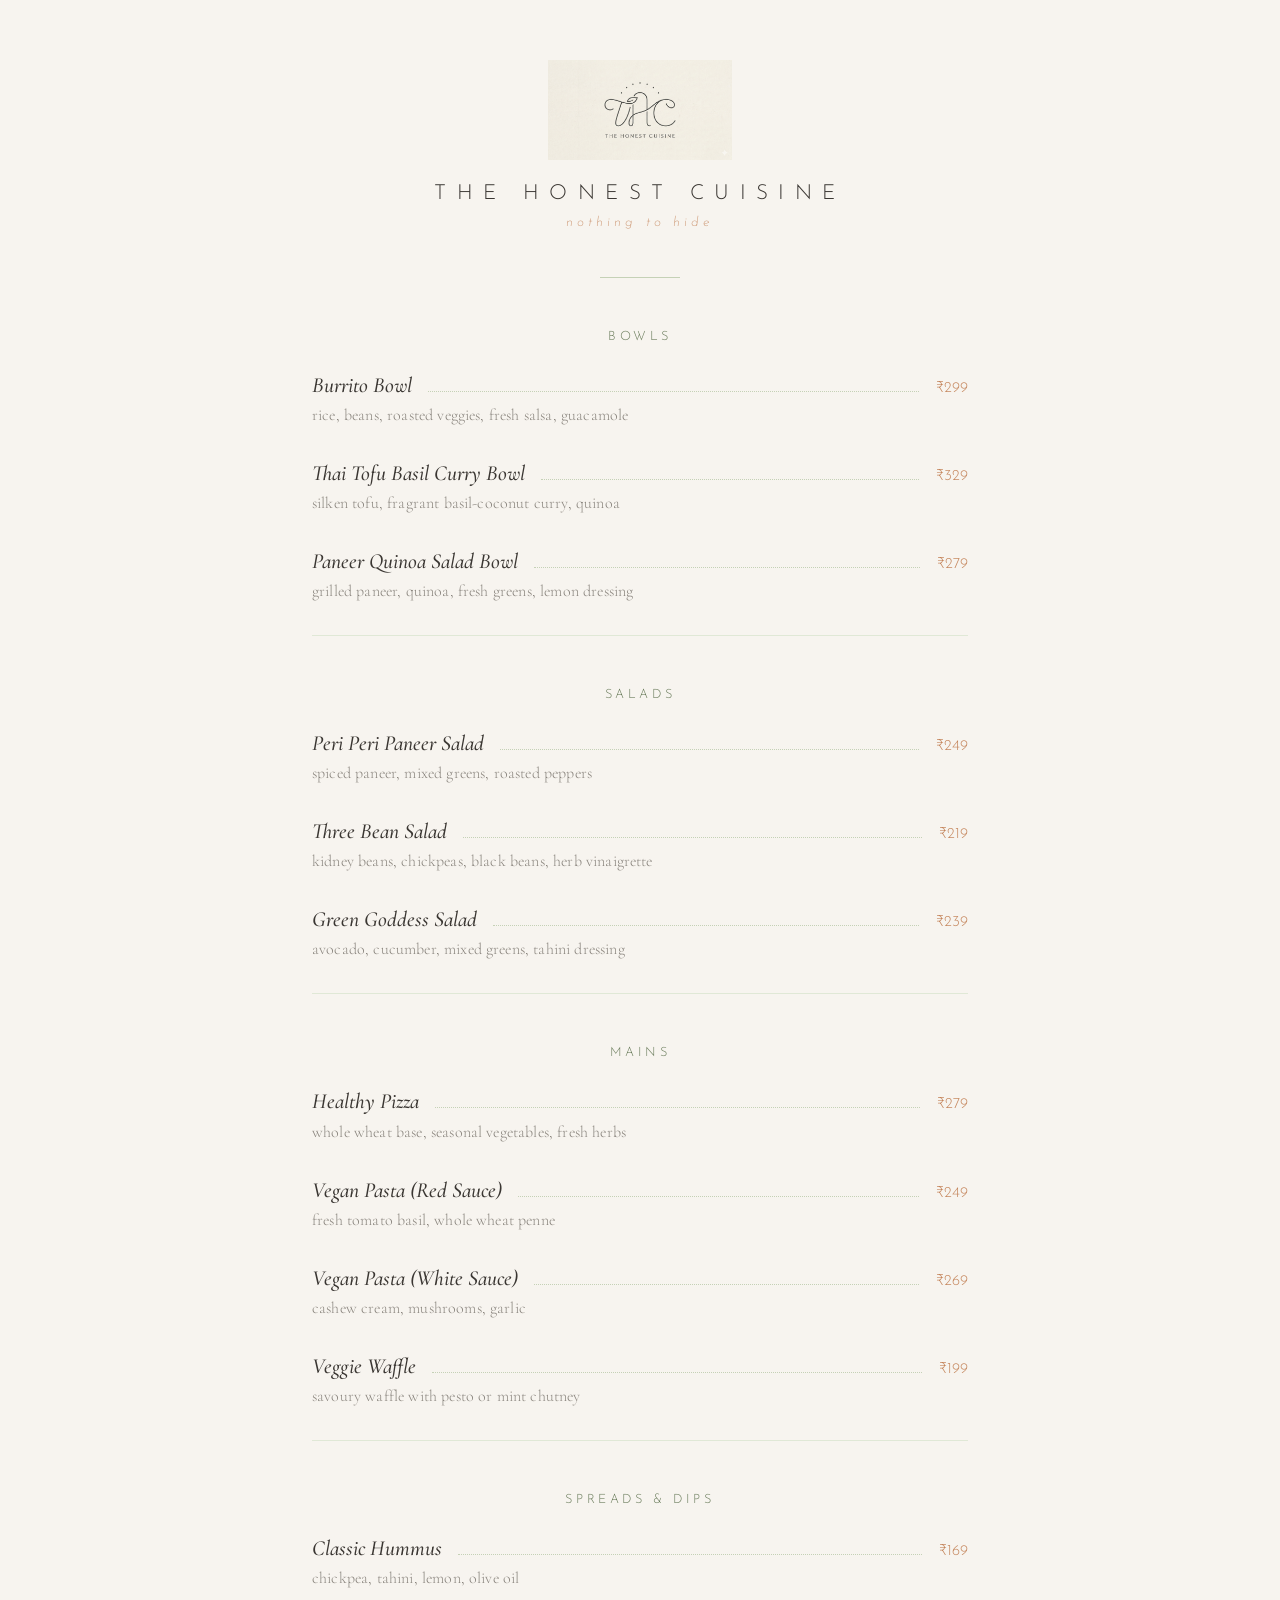
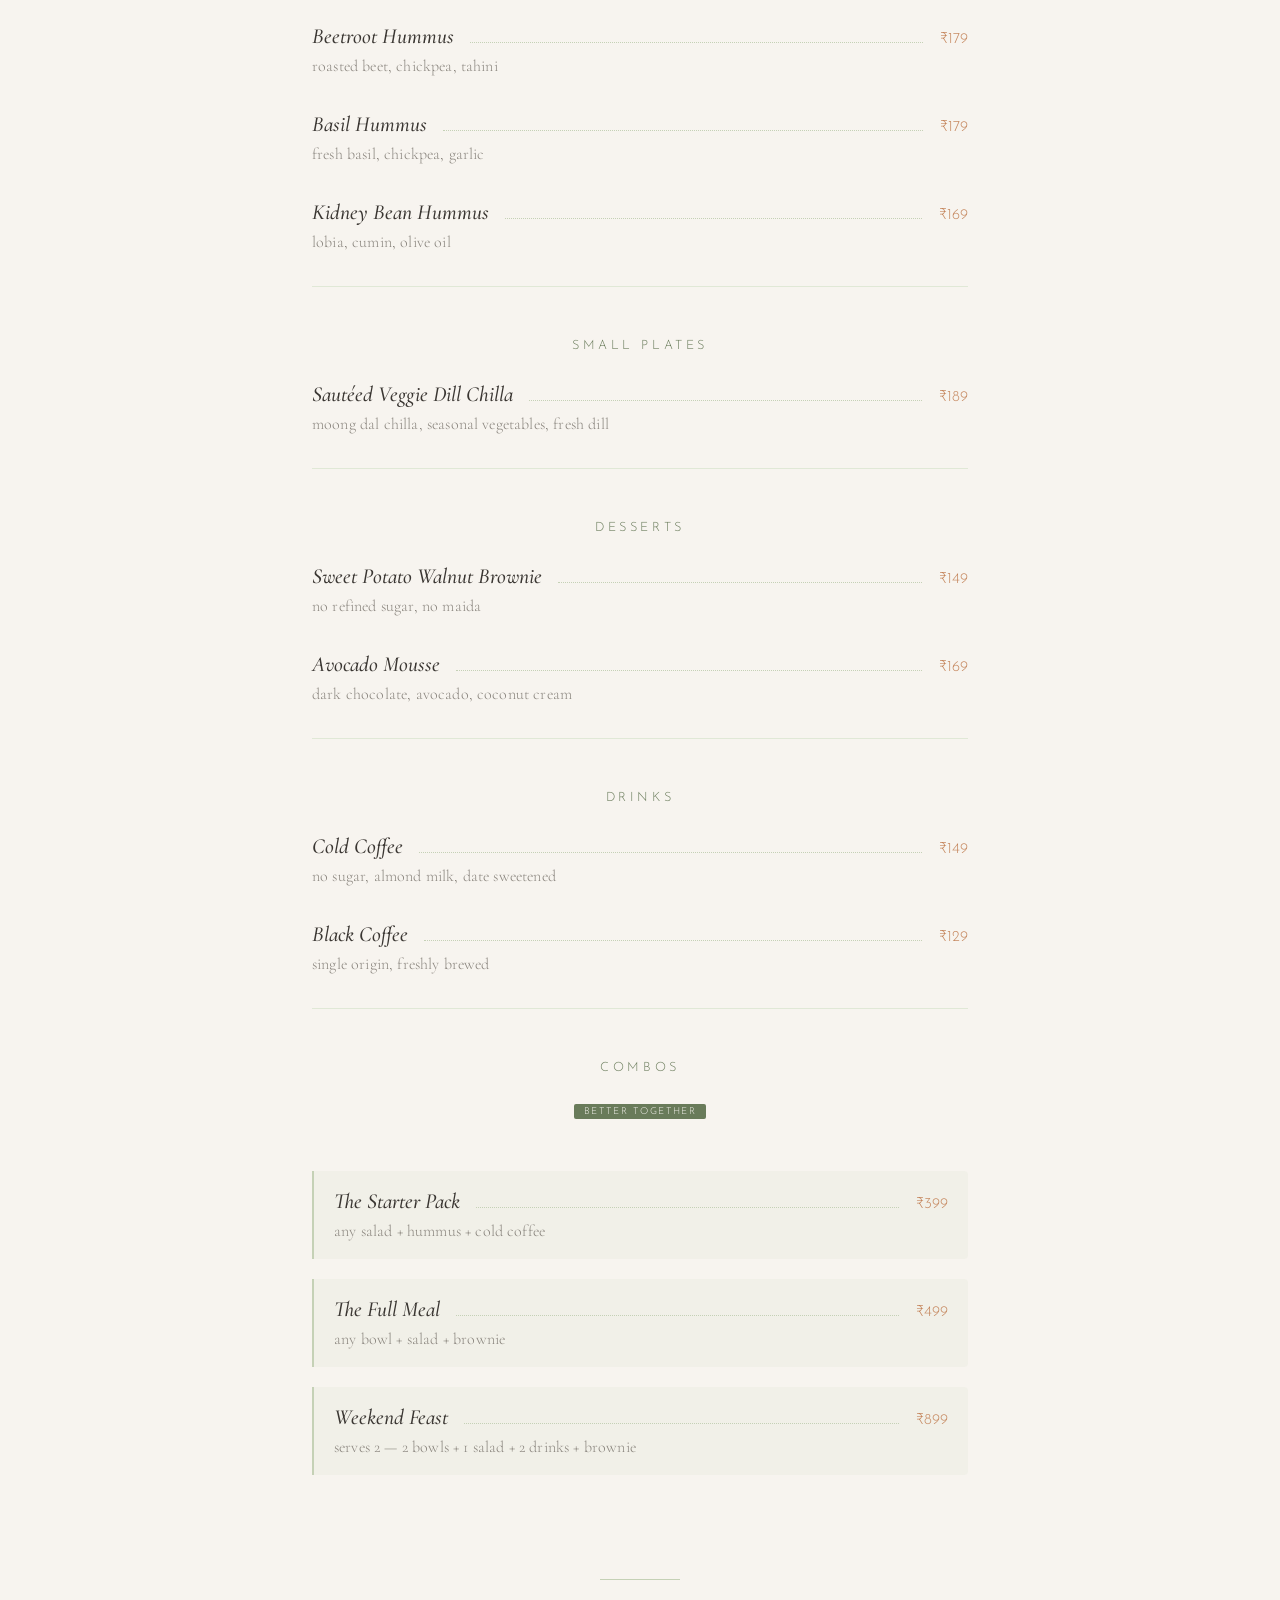
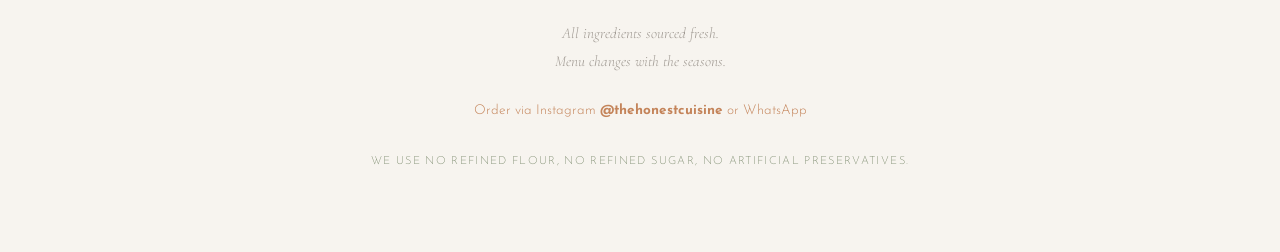
==== menu.html @ 9485aea6 "Launch The Honest Cuisine website, menu, and brand guidelines - Landing page with Gen Z copy and THC" ====
<!DOCTYPE html>
<html lang="en">
<head>
<meta charset="UTF-8">
<meta name="viewport" content="width=device-width, initial-scale=1.0">
<title>The Honest Cuisine — Menu</title>
<link rel="preconnect" href="https://fonts.googleapis.com">
<link rel="preconnect" href="https://fonts.gstatic.com" crossorigin>
<link href="https://fonts.googleapis.com/css2?family=Cormorant+Garamond:ital,wght@0,300;0,400;1,300;1,400;1,500;1,600&family=Josefin+Sans:wght@200;300;400&display=swap" rel="stylesheet">
<style>
  *, *::before, *::after { margin: 0; padding: 0; box-sizing: border-box; }

  :root {
    --cream: #F7F4EF;
    --charcoal: #3A3632;
    --sage: #C5D1B6;
    --terracotta: #C4845A;
    --olive: #697B5A;
    --sage-light: #e0e8d6;
  }

  body {
    background: var(--cream);
    color: var(--charcoal);
    font-family: 'Josefin Sans', sans-serif;
    font-weight: 300;
    -webkit-font-smoothing: antialiased;
  }

  .menu-page {
    max-width: 720px;
    margin: 0 auto;
    padding: 60px 32px 80px;
  }

  /* ── Header ── */
  .header img {
    height: 100px;
    width: auto;
    margin-bottom: 1.2rem;
  }

  .header {
    text-align: center;
    padding-bottom: 48px;
  }

  .header h1 {
    font-family: 'Josefin Sans', sans-serif;
    font-weight: 300;
    font-size: 1.3rem;
    letter-spacing: 0.5em;
    text-transform: uppercase;
    color: var(--charcoal);
    line-height: 1.1;
  }

  .header .tagline {
    font-family: 'Josefin Sans', sans-serif;
    font-style: italic;
    font-weight: 200;
    font-size: 0.85rem;
    color: var(--terracotta);
    margin-top: 10px;
    letter-spacing: 0.3em;
  }

  .divider {
    width: 80px;
    height: 1px;
    background: var(--sage);
    margin: 0 auto;
  }

  .divider-wide {
    width: 100%;
    height: 1px;
    background: var(--sage-light);
    margin: 0 auto;
  }

  /* ── Category ── */
  .category {
    margin-top: 52px;
  }

  .category-name {
    font-family: 'Josefin Sans', sans-serif;
    font-weight: 300;
    font-size: 0.8rem;
    letter-spacing: 0.28em;
    text-transform: uppercase;
    color: var(--olive);
    margin-bottom: 28px;
    text-align: center;
  }

  /* ── Menu Item ── */
  .item {
    margin-bottom: 32px;
  }

  .item-top {
    display: flex;
    justify-content: space-between;
    align-items: baseline;
    gap: 16px;
  }

  .item-name {
    font-family: 'Cormorant Garamond', serif;
    font-style: italic;
    font-weight: 500;
    font-size: 1.35rem;
    color: var(--charcoal);
    line-height: 1.3;
  }

  .item-dots {
    flex: 1;
    border-bottom: 1px dotted var(--sage);
    margin-bottom: 5px;
    min-width: 24px;
  }

  .item-price {
    font-family: 'Josefin Sans', sans-serif;
    font-weight: 300;
    font-size: 0.95rem;
    color: var(--terracotta);
    white-space: nowrap;
  }

  .item-desc {
    font-family: 'Cormorant Garamond', serif;
    font-weight: 300;
    font-size: 1rem;
    color: #8a857e;
    margin-top: 4px;
    line-height: 1.5;
    letter-spacing: 0.01em;
  }

  /* ── Combos ── */
  .combo-badge {
    display: inline-block;
    font-family: 'Josefin Sans', sans-serif;
    font-weight: 300;
    font-size: 0.6rem;
    letter-spacing: 0.15em;
    text-transform: uppercase;
    background: var(--olive);
    color: var(--cream);
    padding: 3px 10px;
    border-radius: 2px;
    margin-bottom: 24px;
  }

  .combo-item {
    background: rgba(197, 209, 182, 0.12);
    border-left: 2px solid var(--sage);
    padding: 16px 20px;
    margin-bottom: 20px;
    border-radius: 0 4px 4px 0;
  }

  .combo-item .item-top {
    margin-bottom: 4px;
  }

  .combo-item .item-desc {
    margin-top: 2px;
  }

  /* ── Footer ── */
  .footer {
    margin-top: 64px;
    text-align: center;
    padding-top: 40px;
  }

  .footer p {
    font-family: 'Cormorant Garamond', serif;
    font-weight: 300;
    font-style: italic;
    font-size: 0.95rem;
    color: #a09a93;
    line-height: 1.8;
  }

  .footer .promise {
    font-family: 'Josefin Sans', sans-serif;
    font-weight: 200;
    font-style: normal;
    font-size: 0.7rem;
    letter-spacing: 0.12em;
    text-transform: uppercase;
    color: var(--olive);
    margin-top: 28px;
    line-height: 1.8;
  }

  .footer .order-cta {
    font-family: 'Josefin Sans', sans-serif;
    font-weight: 300;
    font-style: normal;
    font-size: 0.85rem;
    color: var(--terracotta);
    margin-top: 20px;
  }

  /* ── Responsive ── */
  @media (max-width: 600px) {
    .menu-page {
      padding: 30px 16px 50px;
    }

    .header img {
      height: 70px;
      margin-bottom: 0.8rem;
    }

    .header h1 {
      font-size: 0.9rem;
      letter-spacing: 0.3em;
    }

    .header .tagline {
      font-size: 0.75rem;
      letter-spacing: 0.2em;
    }

    .category-name {
      font-size: 0.7rem;
      letter-spacing: 0.2em;
    }

    .item-name {
      font-size: 1rem;
    }

    .item-price {
      font-size: 0.85rem;
    }

    .item-desc {
      font-size: 0.82rem;
    }

    .category {
      margin-top: 36px;
    }

    .item {
      margin-bottom: 22px;
    }

    .combo-badge {
      font-size: 0.6rem;
    }

    .footer-note {
      font-size: 0.75rem;
    }
  }

  @media (max-width: 380px) {
    .header h1 {
      font-size: 0.8rem;
      letter-spacing: 0.2em;
    }

    .item-name {
      font-size: 0.9rem;
    }
  }
</style>
</head>
<body>

<div class="menu-page">

  <!-- Header -->
  <header class="header">
    <img src="logo.png" alt="The Honest Cuisine">
    <h1>The Honest Cuisine</h1>
    <p class="tagline">nothing to hide</p>
  </header>
  <div class="divider"></div>

  <!-- BOWLS -->
  <section class="category">
    <h2 class="category-name">Bowls</h2>

    <div class="item">
      <div class="item-top">
        <span class="item-name">Burrito Bowl</span>
        <span class="item-dots"></span>
        <span class="item-price">&#8377;299</span>
      </div>
      <p class="item-desc">rice, beans, roasted veggies, fresh salsa, guacamole</p>
    </div>

    <div class="item">
      <div class="item-top">
        <span class="item-name">Thai Tofu Basil Curry Bowl</span>
        <span class="item-dots"></span>
        <span class="item-price">&#8377;329</span>
      </div>
      <p class="item-desc">silken tofu, fragrant basil-coconut curry, quinoa</p>
    </div>

    <div class="item">
      <div class="item-top">
        <span class="item-name">Paneer Quinoa Salad Bowl</span>
        <span class="item-dots"></span>
        <span class="item-price">&#8377;279</span>
      </div>
      <p class="item-desc">grilled paneer, quinoa, fresh greens, lemon dressing</p>
    </div>
  </section>

  <div class="divider-wide"></div>

  <!-- SALADS -->
  <section class="category">
    <h2 class="category-name">Salads</h2>

    <div class="item">
      <div class="item-top">
        <span class="item-name">Peri Peri Paneer Salad</span>
        <span class="item-dots"></span>
        <span class="item-price">&#8377;249</span>
      </div>
      <p class="item-desc">spiced paneer, mixed greens, roasted peppers</p>
    </div>

    <div class="item">
      <div class="item-top">
        <span class="item-name">Three Bean Salad</span>
        <span class="item-dots"></span>
        <span class="item-price">&#8377;219</span>
      </div>
      <p class="item-desc">kidney beans, chickpeas, black beans, herb vinaigrette</p>
    </div>

    <div class="item">
      <div class="item-top">
        <span class="item-name">Green Goddess Salad</span>
        <span class="item-dots"></span>
        <span class="item-price">&#8377;239</span>
      </div>
      <p class="item-desc">avocado, cucumber, mixed greens, tahini dressing</p>
    </div>
  </section>

  <div class="divider-wide"></div>

  <!-- MAINS -->
  <section class="category">
    <h2 class="category-name">Mains</h2>

    <div class="item">
      <div class="item-top">
        <span class="item-name">Healthy Pizza</span>
        <span class="item-dots"></span>
        <span class="item-price">&#8377;279</span>
      </div>
      <p class="item-desc">whole wheat base, seasonal vegetables, fresh herbs</p>
    </div>

    <div class="item">
      <div class="item-top">
        <span class="item-name">Vegan Pasta (Red Sauce)</span>
        <span class="item-dots"></span>
        <span class="item-price">&#8377;249</span>
      </div>
      <p class="item-desc">fresh tomato basil, whole wheat penne</p>
    </div>

    <div class="item">
      <div class="item-top">
        <span class="item-name">Vegan Pasta (White Sauce)</span>
        <span class="item-dots"></span>
        <span class="item-price">&#8377;269</span>
      </div>
      <p class="item-desc">cashew cream, mushrooms, garlic</p>
    </div>

    <div class="item">
      <div class="item-top">
        <span class="item-name">Veggie Waffle</span>
        <span class="item-dots"></span>
        <span class="item-price">&#8377;199</span>
      </div>
      <p class="item-desc">savoury waffle with pesto or mint chutney</p>
    </div>
  </section>

  <div class="divider-wide"></div>

  <!-- SPREADS & DIPS -->
  <section class="category">
    <h2 class="category-name">Spreads &amp; Dips</h2>

    <div class="item">
      <div class="item-top">
        <span class="item-name">Classic Hummus</span>
        <span class="item-dots"></span>
        <span class="item-price">&#8377;169</span>
      </div>
      <p class="item-desc">chickpea, tahini, lemon, olive oil</p>
    </div>

    <div class="item">
      <div class="item-top">
        <span class="item-name">Beetroot Hummus</span>
        <span class="item-dots"></span>
        <span class="item-price">&#8377;179</span>
      </div>
      <p class="item-desc">roasted beet, chickpea, tahini</p>
    </div>

    <div class="item">
      <div class="item-top">
        <span class="item-name">Basil Hummus</span>
        <span class="item-dots"></span>
        <span class="item-price">&#8377;179</span>
      </div>
      <p class="item-desc">fresh basil, chickpea, garlic</p>
    </div>

    <div class="item">
      <div class="item-top">
        <span class="item-name">Kidney Bean Hummus</span>
        <span class="item-dots"></span>
        <span class="item-price">&#8377;169</span>
      </div>
      <p class="item-desc">lobia, cumin, olive oil</p>
    </div>
  </section>

  <div class="divider-wide"></div>

  <!-- SMALL PLATES -->
  <section class="category">
    <h2 class="category-name">Small Plates</h2>

    <div class="item">
      <div class="item-top">
        <span class="item-name">Saut&eacute;ed Veggie Dill Chilla</span>
        <span class="item-dots"></span>
        <span class="item-price">&#8377;189</span>
      </div>
      <p class="item-desc">moong dal chilla, seasonal vegetables, fresh dill</p>
    </div>
  </section>

  <div class="divider-wide"></div>

  <!-- DESSERTS -->
  <section class="category">
    <h2 class="category-name">Desserts</h2>

    <div class="item">
      <div class="item-top">
        <span class="item-name">Sweet Potato Walnut Brownie</span>
        <span class="item-dots"></span>
        <span class="item-price">&#8377;149</span>
      </div>
      <p class="item-desc">no refined sugar, no maida</p>
    </div>

    <div class="item">
      <div class="item-top">
        <span class="item-name">Avocado Mousse</span>
        <span class="item-dots"></span>
        <span class="item-price">&#8377;169</span>
      </div>
      <p class="item-desc">dark chocolate, avocado, coconut cream</p>
    </div>
  </section>

  <div class="divider-wide"></div>

  <!-- DRINKS -->
  <section class="category">
    <h2 class="category-name">Drinks</h2>

    <div class="item">
      <div class="item-top">
        <span class="item-name">Cold Coffee</span>
        <span class="item-dots"></span>
        <span class="item-price">&#8377;149</span>
      </div>
      <p class="item-desc">no sugar, almond milk, date sweetened</p>
    </div>

    <div class="item">
      <div class="item-top">
        <span class="item-name">Black Coffee</span>
        <span class="item-dots"></span>
        <span class="item-price">&#8377;129</span>
      </div>
      <p class="item-desc">single origin, freshly brewed</p>
    </div>
  </section>

  <div class="divider-wide"></div>

  <!-- COMBOS -->
  <section class="category">
    <h2 class="category-name">Combos</h2>
    <div style="text-align:center; margin-bottom: 28px;">
      <span class="combo-badge">better together</span>
    </div>

    <div class="combo-item">
      <div class="item-top">
        <span class="item-name">The Starter Pack</span>
        <span class="item-dots"></span>
        <span class="item-price">&#8377;399</span>
      </div>
      <p class="item-desc">any salad + hummus + cold coffee</p>
    </div>

    <div class="combo-item">
      <div class="item-top">
        <span class="item-name">The Full Meal</span>
        <span class="item-dots"></span>
        <span class="item-price">&#8377;499</span>
      </div>
      <p class="item-desc">any bowl + salad + brownie</p>
    </div>

    <div class="combo-item">
      <div class="item-top">
        <span class="item-name">Weekend Feast</span>
        <span class="item-dots"></span>
        <span class="item-price">&#8377;899</span>
      </div>
      <p class="item-desc">serves 2 &mdash; 2 bowls + 1 salad + 2 drinks + brownie</p>
    </div>
  </section>

  <!-- Footer -->
  <footer class="footer">
    <div class="divider" style="margin-bottom: 40px;"></div>
    <p>All ingredients sourced fresh.<br>Menu changes with the seasons.</p>
    <p class="order-cta" style="margin-top: 24px;">
      Order via Instagram <strong>@thehonestcuisine</strong> or WhatsApp
    </p>
    <p class="promise">
      We use no refined flour, no refined sugar, no artificial preservatives.
    </p>
  </footer>

</div>

</body>
</html>
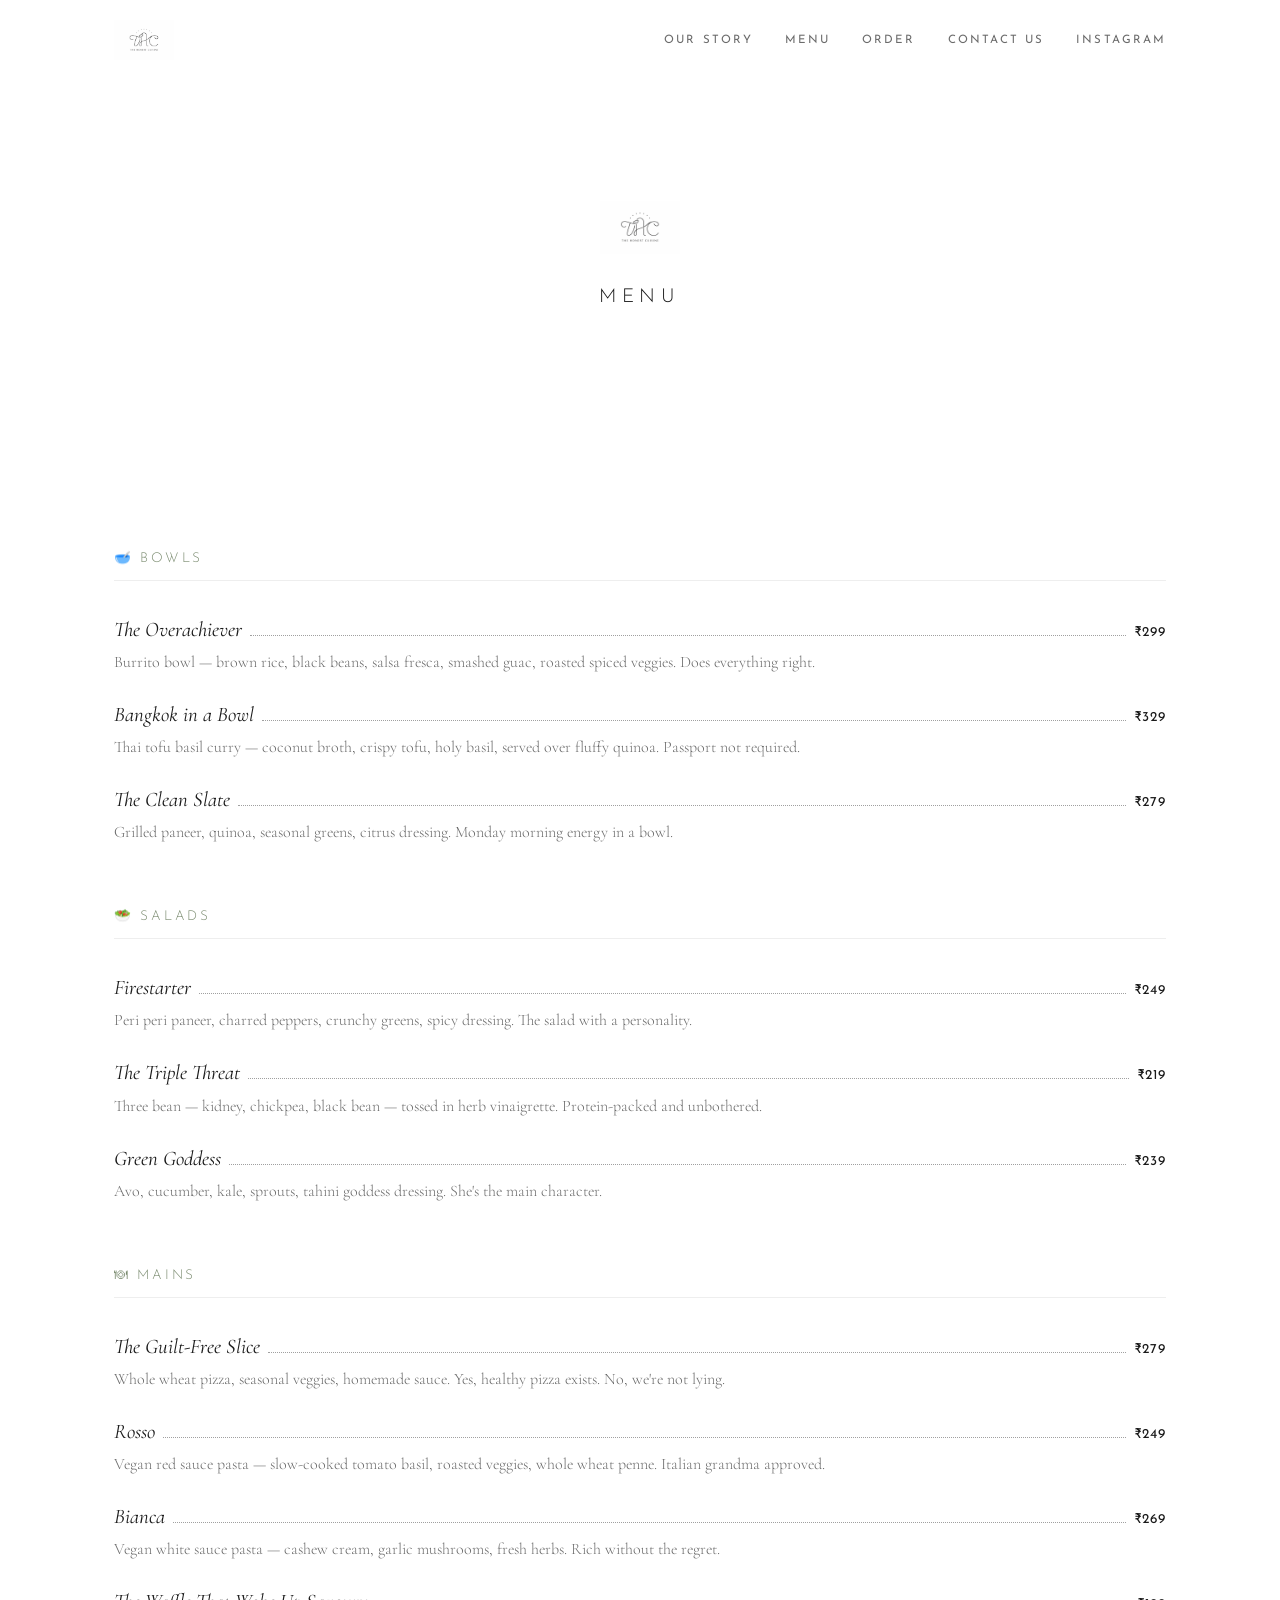
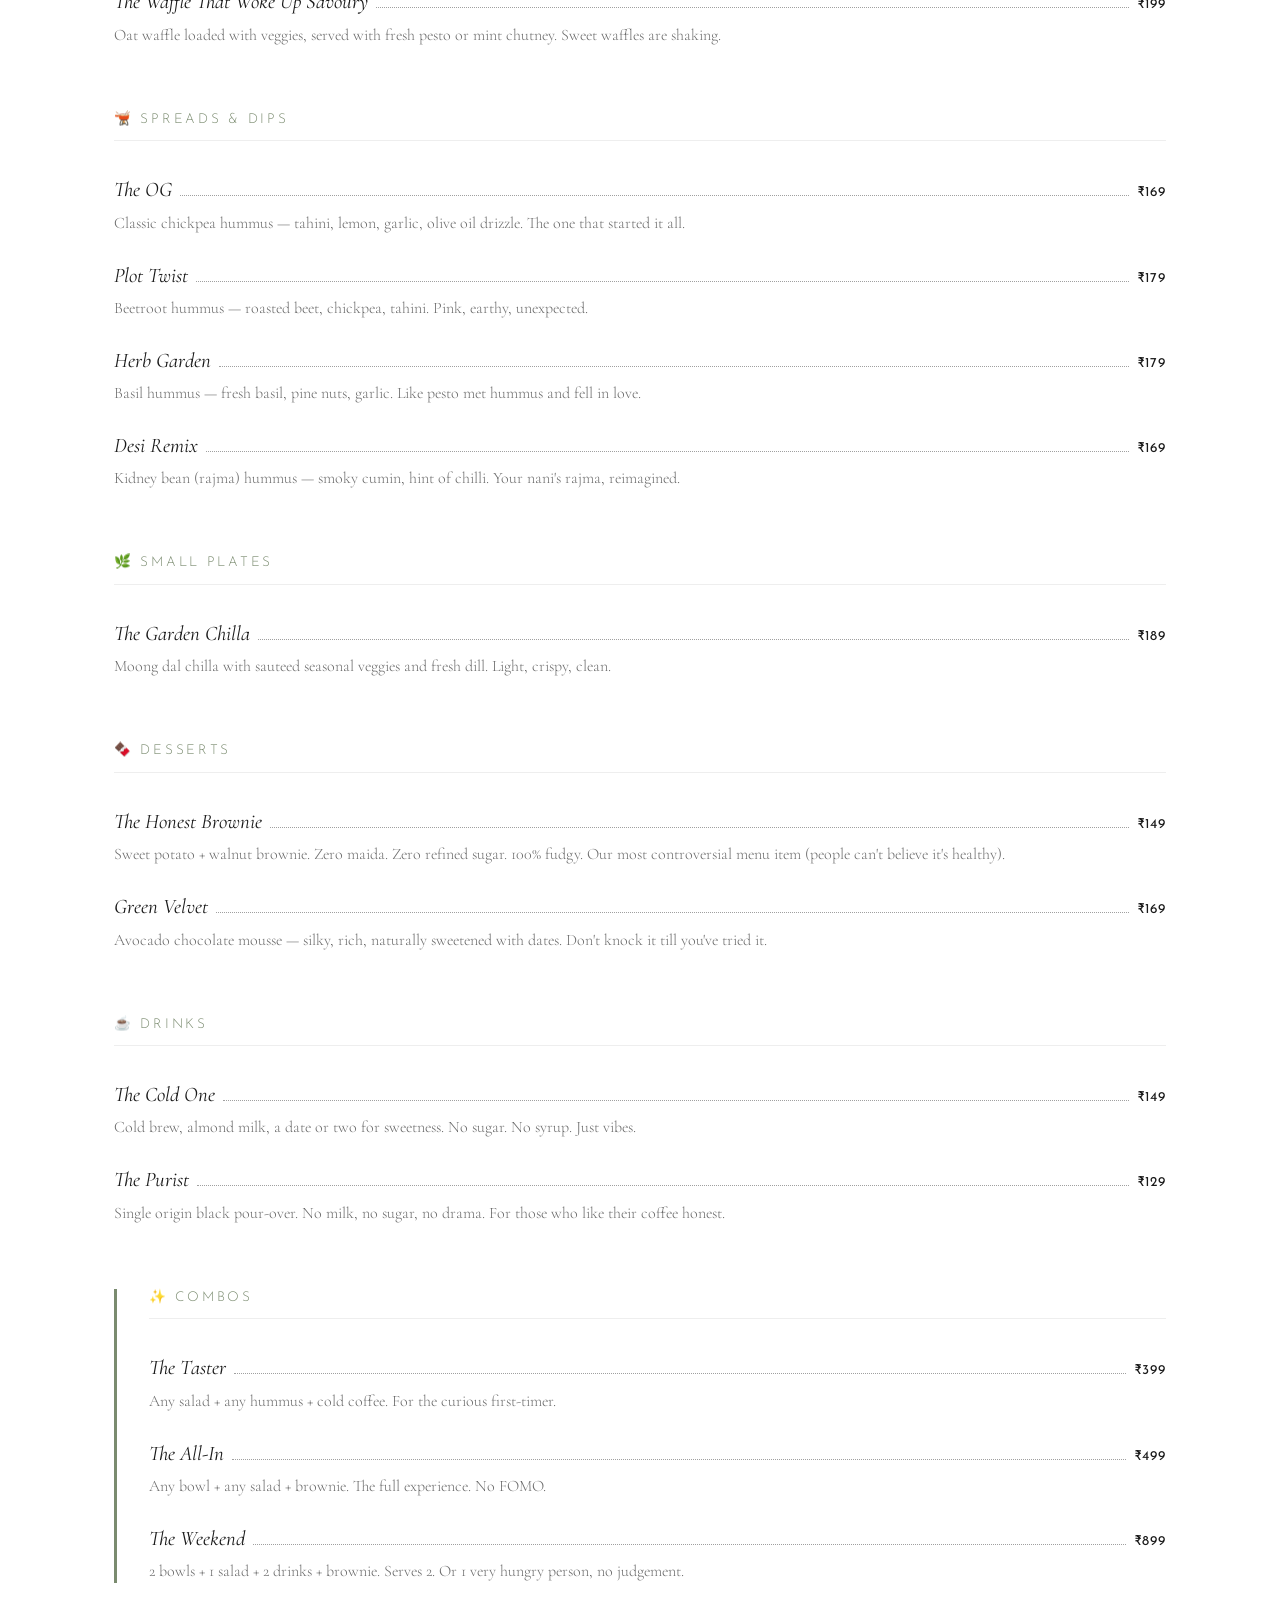
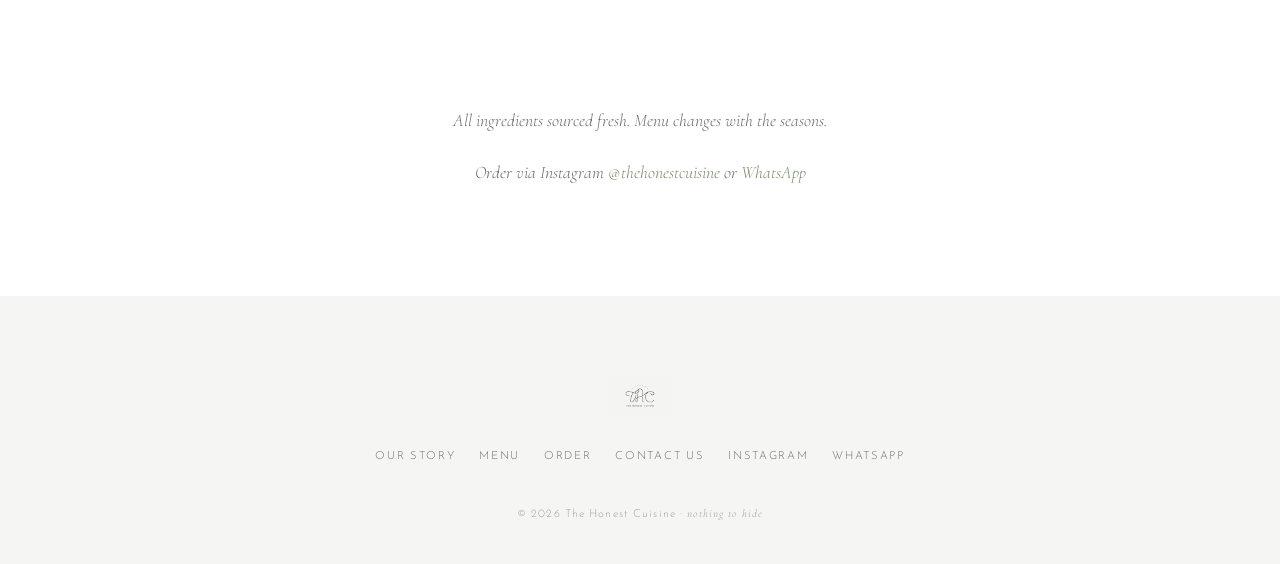
==== commit fdf64fc1: "Add fun elements — unique menu names, ticker, teasers, playful copy - Menu items renamed: The Overac" ====
--- a/menu.html
+++ b/menu.html
@@ -1,561 +1,130 @@
 <!DOCTYPE html>
 <html lang="en">
 <head>
-<meta charset="UTF-8">
-<meta name="viewport" content="width=device-width, initial-scale=1.0">
-<title>The Honest Cuisine — Menu</title>
-<link rel="preconnect" href="https://fonts.googleapis.com">
-<link rel="preconnect" href="https://fonts.gstatic.com" crossorigin>
-<link href="https://fonts.googleapis.com/css2?family=Cormorant+Garamond:ital,wght@0,300;0,400;1,300;1,400;1,500;1,600&family=Josefin+Sans:wght@200;300;400&display=swap" rel="stylesheet">
-<style>
-  *, *::before, *::after { margin: 0; padding: 0; box-sizing: border-box; }
-
-  :root {
-    --cream: #F7F4EF;
-    --charcoal: #3A3632;
-    --sage: #C5D1B6;
-    --terracotta: #C4845A;
-    --olive: #697B5A;
-    --sage-light: #e0e8d6;
-  }
-
-  body {
-    background: var(--cream);
-    color: var(--charcoal);
-    font-family: 'Josefin Sans', sans-serif;
-    font-weight: 300;
-    -webkit-font-smoothing: antialiased;
-  }
-
-  .menu-page {
-    max-width: 720px;
-    margin: 0 auto;
-    padding: 60px 32px 80px;
-  }
-
-  /* ── Header ── */
-  .header img {
-    height: 100px;
-    width: auto;
-    margin-bottom: 1.2rem;
-  }
-
-  .header {
-    text-align: center;
-    padding-bottom: 48px;
-  }
-
-  .header h1 {
-    font-family: 'Josefin Sans', sans-serif;
-    font-weight: 300;
-    font-size: 1.3rem;
-    letter-spacing: 0.5em;
-    text-transform: uppercase;
-    color: var(--charcoal);
-    line-height: 1.1;
-  }
-
-  .header .tagline {
-    font-family: 'Josefin Sans', sans-serif;
-    font-style: italic;
-    font-weight: 200;
-    font-size: 0.85rem;
-    color: var(--terracotta);
-    margin-top: 10px;
-    letter-spacing: 0.3em;
-  }
-
-  .divider {
-    width: 80px;
-    height: 1px;
-    background: var(--sage);
-    margin: 0 auto;
-  }
-
-  .divider-wide {
-    width: 100%;
-    height: 1px;
-    background: var(--sage-light);
-    margin: 0 auto;
-  }
-
-  /* ── Category ── */
-  .category {
-    margin-top: 52px;
-  }
-
-  .category-name {
-    font-family: 'Josefin Sans', sans-serif;
-    font-weight: 300;
-    font-size: 0.8rem;
-    letter-spacing: 0.28em;
-    text-transform: uppercase;
-    color: var(--olive);
-    margin-bottom: 28px;
-    text-align: center;
-  }
-
-  /* ── Menu Item ── */
-  .item {
-    margin-bottom: 32px;
-  }
-
-  .item-top {
-    display: flex;
-    justify-content: space-between;
-    align-items: baseline;
-    gap: 16px;
-  }
-
-  .item-name {
-    font-family: 'Cormorant Garamond', serif;
-    font-style: italic;
-    font-weight: 500;
-    font-size: 1.35rem;
-    color: var(--charcoal);
-    line-height: 1.3;
-  }
-
-  .item-dots {
-    flex: 1;
-    border-bottom: 1px dotted var(--sage);
-    margin-bottom: 5px;
-    min-width: 24px;
-  }
-
-  .item-price {
-    font-family: 'Josefin Sans', sans-serif;
-    font-weight: 300;
-    font-size: 0.95rem;
-    color: var(--terracotta);
-    white-space: nowrap;
-  }
-
-  .item-desc {
-    font-family: 'Cormorant Garamond', serif;
-    font-weight: 300;
-    font-size: 1rem;
-    color: #8a857e;
-    margin-top: 4px;
-    line-height: 1.5;
-    letter-spacing: 0.01em;
-  }
-
-  /* ── Combos ── */
-  .combo-badge {
-    display: inline-block;
-    font-family: 'Josefin Sans', sans-serif;
-    font-weight: 300;
-    font-size: 0.6rem;
-    letter-spacing: 0.15em;
-    text-transform: uppercase;
-    background: var(--olive);
-    color: var(--cream);
-    padding: 3px 10px;
-    border-radius: 2px;
-    margin-bottom: 24px;
-  }
-
-  .combo-item {
-    background: rgba(197, 209, 182, 0.12);
-    border-left: 2px solid var(--sage);
-    padding: 16px 20px;
-    margin-bottom: 20px;
-    border-radius: 0 4px 4px 0;
-  }
-
-  .combo-item .item-top {
-    margin-bottom: 4px;
-  }
-
-  .combo-item .item-desc {
-    margin-top: 2px;
-  }
-
-  /* ── Footer ── */
-  .footer {
-    margin-top: 64px;
-    text-align: center;
-    padding-top: 40px;
-  }
-
-  .footer p {
-    font-family: 'Cormorant Garamond', serif;
-    font-weight: 300;
-    font-style: italic;
-    font-size: 0.95rem;
-    color: #a09a93;
-    line-height: 1.8;
-  }
-
-  .footer .promise {
-    font-family: 'Josefin Sans', sans-serif;
-    font-weight: 200;
-    font-style: normal;
-    font-size: 0.7rem;
-    letter-spacing: 0.12em;
-    text-transform: uppercase;
-    color: var(--olive);
-    margin-top: 28px;
-    line-height: 1.8;
-  }
-
-  .footer .order-cta {
-    font-family: 'Josefin Sans', sans-serif;
-    font-weight: 300;
-    font-style: normal;
-    font-size: 0.85rem;
-    color: var(--terracotta);
-    margin-top: 20px;
-  }
-
-  /* ── Responsive ── */
-  @media (max-width: 600px) {
-    .menu-page {
-      padding: 30px 16px 50px;
-    }
-
-    .header img {
-      height: 70px;
-      margin-bottom: 0.8rem;
-    }
-
-    .header h1 {
-      font-size: 0.9rem;
-      letter-spacing: 0.3em;
-    }
-
-    .header .tagline {
-      font-size: 0.75rem;
-      letter-spacing: 0.2em;
-    }
-
-    .category-name {
-      font-size: 0.7rem;
-      letter-spacing: 0.2em;
-    }
-
-    .item-name {
-      font-size: 1rem;
-    }
-
-    .item-price {
-      font-size: 0.85rem;
-    }
-
-    .item-desc {
-      font-size: 0.82rem;
-    }
-
-    .category {
-      margin-top: 36px;
-    }
-
-    .item {
-      margin-bottom: 22px;
-    }
-
-    .combo-badge {
-      font-size: 0.6rem;
-    }
-
-    .footer-note {
-      font-size: 0.75rem;
-    }
-  }
-
-  @media (max-width: 380px) {
-    .header h1 {
-      font-size: 0.8rem;
-      letter-spacing: 0.2em;
-    }
-
-    .item-name {
-      font-size: 0.9rem;
-    }
-  }
-</style>
+  <meta charset="UTF-8">
+  <meta name="viewport" content="width=device-width, initial-scale=1.0">
+  <title>Menu — The Honest Cuisine</title>
+  <meta name="description" content="This week's menu at The Honest Cuisine. Bowls, salads, mains, desserts — all made fresh, no maida, no refined sugar.">
+  <link rel="stylesheet" href="style.css">
+  <link rel="icon" type="image/png" href="logo.png">
 </head>
 <body>
 
-<div class="menu-page">
+  <!-- Navigation -->
+  <nav class="nav" id="nav">
+    <div class="nav__inner">
+      <a href="index.html" class="nav__logo">
+        <img src="logo.png" alt="The Honest Cuisine">
+      </a>
+      <div class="nav__links">
+        <a href="story.html">Our Story</a>
+        <a href="menu.html">Menu</a>
+        <a href="order.html">Order</a>
+        <a href="contact.html">Contact Us</a>
+        <a href="https://instagram.com/thehonestcuisine" target="_blank">Instagram</a>
+      </div>
+      <button class="nav__hamburger" id="hamburger" aria-label="Menu">
+        <span></span>
+        <span></span>
+        <span></span>
+      </button>
+    </div>
+  </nav>
 
-  <!-- Header -->
-  <header class="header">
+  <!-- Mobile Menu -->
+  <div class="nav__mobile" id="mobileMenu">
+    <a href="story.html">Our Story</a>
+    <a href="menu.html">Menu</a>
+    <a href="order.html">Order</a>
+    <a href="contact.html">Contact Us</a>
+    <a href="https://instagram.com/thehonestcuisine" target="_blank">Instagram</a>
+  </div>
+
+  <!-- Page Hero -->
+  <section class="page-hero">
     <img src="logo.png" alt="The Honest Cuisine">
-    <h1>The Honest Cuisine</h1>
-    <p class="tagline">nothing to hide</p>
-  </header>
-  <div class="divider"></div>
-
-  <!-- BOWLS -->
-  <section class="category">
-    <h2 class="category-name">Bowls</h2>
-
-    <div class="item">
-      <div class="item-top">
-        <span class="item-name">Burrito Bowl</span>
-        <span class="item-dots"></span>
-        <span class="item-price">&#8377;299</span>
-      </div>
-      <p class="item-desc">rice, beans, roasted veggies, fresh salsa, guacamole</p>
-    </div>
-
-    <div class="item">
-      <div class="item-top">
-        <span class="item-name">Thai Tofu Basil Curry Bowl</span>
-        <span class="item-dots"></span>
-        <span class="item-price">&#8377;329</span>
-      </div>
-      <p class="item-desc">silken tofu, fragrant basil-coconut curry, quinoa</p>
-    </div>
-
-    <div class="item">
-      <div class="item-top">
-        <span class="item-name">Paneer Quinoa Salad Bowl</span>
-        <span class="item-dots"></span>
-        <span class="item-price">&#8377;279</span>
-      </div>
-      <p class="item-desc">grilled paneer, quinoa, fresh greens, lemon dressing</p>
-    </div>
+    <h1>Menu</h1>
   </section>
 
-  <div class="divider-wide"></div>
+  <!-- Menu Content -->
+  <section class="section">
+    <div class="container">
+      <div id="menuContainer"></div>
 
-  <!-- SALADS -->
-  <section class="category">
-    <h2 class="category-name">Salads</h2>
-
-    <div class="item">
-      <div class="item-top">
-        <span class="item-name">Peri Peri Paneer Salad</span>
-        <span class="item-dots"></span>
-        <span class="item-price">&#8377;249</span>
+      <div class="menu-note">
+        <p>All ingredients sourced fresh. Menu changes with the seasons.</p>
+        <p style="margin-top: 24px;">
+          Order via Instagram
+          <a href="https://instagram.com/thehonestcuisine" target="_blank" style="color: var(--sage);">@thehonestcuisine</a>
+          or
+          <a href="https://wa.me/919XXXXXXXXX" target="_blank" style="color: var(--sage);">WhatsApp</a>
+        </p>
       </div>
-      <p class="item-desc">spiced paneer, mixed greens, roasted peppers</p>
-    </div>
-
-    <div class="item">
-      <div class="item-top">
-        <span class="item-name">Three Bean Salad</span>
-        <span class="item-dots"></span>
-        <span class="item-price">&#8377;219</span>
-      </div>
-      <p class="item-desc">kidney beans, chickpeas, black beans, herb vinaigrette</p>
-    </div>
-
-    <div class="item">
-      <div class="item-top">
-        <span class="item-name">Green Goddess Salad</span>
-        <span class="item-dots"></span>
-        <span class="item-price">&#8377;239</span>
-      </div>
-      <p class="item-desc">avocado, cucumber, mixed greens, tahini dressing</p>
-    </div>
-  </section>
-
-  <div class="divider-wide"></div>
-
-  <!-- MAINS -->
-  <section class="category">
-    <h2 class="category-name">Mains</h2>
-
-    <div class="item">
-      <div class="item-top">
-        <span class="item-name">Healthy Pizza</span>
-        <span class="item-dots"></span>
-        <span class="item-price">&#8377;279</span>
-      </div>
-      <p class="item-desc">whole wheat base, seasonal vegetables, fresh herbs</p>
-    </div>
-
-    <div class="item">
-      <div class="item-top">
-        <span class="item-name">Vegan Pasta (Red Sauce)</span>
-        <span class="item-dots"></span>
-        <span class="item-price">&#8377;249</span>
-      </div>
-      <p class="item-desc">fresh tomato basil, whole wheat penne</p>
-    </div>
-
-    <div class="item">
-      <div class="item-top">
-        <span class="item-name">Vegan Pasta (White Sauce)</span>
-        <span class="item-dots"></span>
-        <span class="item-price">&#8377;269</span>
-      </div>
-      <p class="item-desc">cashew cream, mushrooms, garlic</p>
-    </div>
-
-    <div class="item">
-      <div class="item-top">
-        <span class="item-name">Veggie Waffle</span>
-        <span class="item-dots"></span>
-        <span class="item-price">&#8377;199</span>
-      </div>
-      <p class="item-desc">savoury waffle with pesto or mint chutney</p>
-    </div>
-  </section>
-
-  <div class="divider-wide"></div>
-
-  <!-- SPREADS & DIPS -->
-  <section class="category">
-    <h2 class="category-name">Spreads &amp; Dips</h2>
-
-    <div class="item">
-      <div class="item-top">
-        <span class="item-name">Classic Hummus</span>
-        <span class="item-dots"></span>
-        <span class="item-price">&#8377;169</span>
-      </div>
-      <p class="item-desc">chickpea, tahini, lemon, olive oil</p>
-    </div>
-
-    <div class="item">
-      <div class="item-top">
-        <span class="item-name">Beetroot Hummus</span>
-        <span class="item-dots"></span>
-        <span class="item-price">&#8377;179</span>
-      </div>
-      <p class="item-desc">roasted beet, chickpea, tahini</p>
-    </div>
-
-    <div class="item">
-      <div class="item-top">
-        <span class="item-name">Basil Hummus</span>
-        <span class="item-dots"></span>
-        <span class="item-price">&#8377;179</span>
-      </div>
-      <p class="item-desc">fresh basil, chickpea, garlic</p>
-    </div>
-
-    <div class="item">
-      <div class="item-top">
-        <span class="item-name">Kidney Bean Hummus</span>
-        <span class="item-dots"></span>
-        <span class="item-price">&#8377;169</span>
-      </div>
-      <p class="item-desc">lobia, cumin, olive oil</p>
-    </div>
-  </section>
-
-  <div class="divider-wide"></div>
-
-  <!-- SMALL PLATES -->
-  <section class="category">
-    <h2 class="category-name">Small Plates</h2>
-
-    <div class="item">
-      <div class="item-top">
-        <span class="item-name">Saut&eacute;ed Veggie Dill Chilla</span>
-        <span class="item-dots"></span>
-        <span class="item-price">&#8377;189</span>
-      </div>
-      <p class="item-desc">moong dal chilla, seasonal vegetables, fresh dill</p>
-    </div>
-  </section>
-
-  <div class="divider-wide"></div>
-
-  <!-- DESSERTS -->
-  <section class="category">
-    <h2 class="category-name">Desserts</h2>
-
-    <div class="item">
-      <div class="item-top">
-        <span class="item-name">Sweet Potato Walnut Brownie</span>
-        <span class="item-dots"></span>
-        <span class="item-price">&#8377;149</span>
-      </div>
-      <p class="item-desc">no refined sugar, no maida</p>
-    </div>
-
-    <div class="item">
-      <div class="item-top">
-        <span class="item-name">Avocado Mousse</span>
-        <span class="item-dots"></span>
-        <span class="item-price">&#8377;169</span>
-      </div>
-      <p class="item-desc">dark chocolate, avocado, coconut cream</p>
-    </div>
-  </section>
-
-  <div class="divider-wide"></div>
-
-  <!-- DRINKS -->
-  <section class="category">
-    <h2 class="category-name">Drinks</h2>
-
-    <div class="item">
-      <div class="item-top">
-        <span class="item-name">Cold Coffee</span>
-        <span class="item-dots"></span>
-        <span class="item-price">&#8377;149</span>
-      </div>
-      <p class="item-desc">no sugar, almond milk, date sweetened</p>
-    </div>
-
-    <div class="item">
-      <div class="item-top">
-        <span class="item-name">Black Coffee</span>
-        <span class="item-dots"></span>
-        <span class="item-price">&#8377;129</span>
-      </div>
-      <p class="item-desc">single origin, freshly brewed</p>
-    </div>
-  </section>
-
-  <div class="divider-wide"></div>
-
-  <!-- COMBOS -->
-  <section class="category">
-    <h2 class="category-name">Combos</h2>
-    <div style="text-align:center; margin-bottom: 28px;">
-      <span class="combo-badge">better together</span>
-    </div>
-
-    <div class="combo-item">
-      <div class="item-top">
-        <span class="item-name">The Starter Pack</span>
-        <span class="item-dots"></span>
-        <span class="item-price">&#8377;399</span>
-      </div>
-      <p class="item-desc">any salad + hummus + cold coffee</p>
-    </div>
-
-    <div class="combo-item">
-      <div class="item-top">
-        <span class="item-name">The Full Meal</span>
-        <span class="item-dots"></span>
-        <span class="item-price">&#8377;499</span>
-      </div>
-      <p class="item-desc">any bowl + salad + brownie</p>
-    </div>
-
-    <div class="combo-item">
-      <div class="item-top">
-        <span class="item-name">Weekend Feast</span>
-        <span class="item-dots"></span>
-        <span class="item-price">&#8377;899</span>
-      </div>
-      <p class="item-desc">serves 2 &mdash; 2 bowls + 1 salad + 2 drinks + brownie</p>
     </div>
   </section>
 
   <!-- Footer -->
   <footer class="footer">
-    <div class="divider" style="margin-bottom: 40px;"></div>
-    <p>All ingredients sourced fresh.<br>Menu changes with the seasons.</p>
-    <p class="order-cta" style="margin-top: 24px;">
-      Order via Instagram <strong>@thehonestcuisine</strong> or WhatsApp
-    </p>
-    <p class="promise">
-      We use no refined flour, no refined sugar, no artificial preservatives.
-    </p>
+    <img src="logo.png" alt="The Honest Cuisine" class="footer__logo">
+    <div class="footer__links">
+      <a href="story.html">Our Story</a>
+      <a href="menu.html">Menu</a>
+      <a href="order.html">Order</a>
+      <a href="contact.html">Contact Us</a>
+      <a href="https://instagram.com/thehonestcuisine" target="_blank">Instagram</a>
+      <a href="https://wa.me/919XXXXXXXXX" target="_blank">WhatsApp</a>
+    </div>
+    <p class="footer__copy">&copy; 2026 The Honest Cuisine &middot; <span>nothing to hide</span></p>
   </footer>
 
-</div>
+  <script src="menu-data.js"></script>
+  <script>
+    const container = document.getElementById('menuContainer');
+
+    menuData.forEach(category => {
+      const isCombo = category.isCombo;
+      const section = document.createElement('div');
+      section.className = 'menu-category' + (isCombo ? ' menu-category--combos' : '');
+
+      let html = `<h2 class="menu-category__title">${category.emoji ? category.emoji + ' ' : ''}${category.category}</h2>`;
+
+      category.items.forEach(item => {
+        html += `
+          <div class="menu-item">
+            <div class="menu-item__header">
+              <span class="menu-item__name">${item.name}</span>
+              <span class="menu-item__dots"></span>
+              <span class="menu-item__price">&#8377;${item.price}</span>
+            </div>
+            <p class="menu-item__desc">${item.desc}</p>
+          </div>
+        `;
+      });
+
+      section.innerHTML = html;
+      container.appendChild(section);
+    });
+
+    // Nav
+    const nav = document.getElementById('nav');
+    window.addEventListener('scroll', () => {
+      nav.classList.toggle('scrolled', window.scrollY > 50);
+    });
+    const hamburger = document.getElementById('hamburger');
+    const mobileMenu = document.getElementById('mobileMenu');
+    hamburger.addEventListener('click', () => {
+      hamburger.classList.toggle('active');
+      mobileMenu.classList.toggle('active');
+      document.body.style.overflow = mobileMenu.classList.contains('active') ? 'hidden' : '';
+    });
+    mobileMenu.querySelectorAll('a').forEach(link => {
+      link.addEventListener('click', () => {
+        hamburger.classList.remove('active');
+        mobileMenu.classList.remove('active');
+        document.body.style.overflow = '';
+      });
+    });
+  </script>
 
 </body>
-</html>+</html>
--- a/style.css
+++ b/style.css
@@ -0,0 +1,1046 @@
+/* ============================================
+   THE HONEST CUISINE — Design System
+   ============================================ */
+
+/* Google Fonts */
+@import url('https://fonts.googleapis.com/css2?family=Josefin+Sans:wght@300;400&family=Cormorant+Garamond:ital,wght@0,300;0,400;1,300;1,400&display=swap');
+
+/* ---- Reset & Base ---- */
+*, *::before, *::after {
+  margin: 0;
+  padding: 0;
+  box-sizing: border-box;
+}
+
+:root {
+  --white: #FFFFFF;
+  --light-grey: #F5F5F3;
+  --dark: #1A1A1A;
+  --text-primary: #1A1A1A;
+  --text-secondary: #6B6B6B;
+  --text-muted: #A0A0A0;
+  --sage: #7A8B6F;
+  --sage-light: #C5D1B6;
+  --terracotta: #C4845A;
+  --olive: #697B5A;
+  --font-heading: 'Josefin Sans', sans-serif;
+  --font-body: 'Cormorant Garamond', serif;
+}
+
+html {
+  scroll-behavior: smooth;
+}
+
+body {
+  font-family: var(--font-heading);
+  font-weight: 300;
+  color: var(--text-primary);
+  background: var(--white);
+  line-height: 1.6;
+  -webkit-font-smoothing: antialiased;
+}
+
+a {
+  text-decoration: none;
+  color: inherit;
+  transition: color 0.3s ease;
+}
+
+img {
+  max-width: 100%;
+  display: block;
+}
+
+ul { list-style: none; }
+
+/* ---- Typography ---- */
+h1, h2, h3, h4, h5, h6 {
+  font-family: var(--font-heading);
+  font-weight: 300;
+  letter-spacing: 0.15em;
+  text-transform: uppercase;
+}
+
+h1 { font-size: 2.8rem; line-height: 1.2; }
+h2 { font-size: 2rem; line-height: 1.3; }
+h3 { font-size: 1.4rem; line-height: 1.4; }
+h4 { font-size: 1.1rem; line-height: 1.4; }
+
+.font-editorial {
+  font-family: var(--font-body);
+  font-weight: 300;
+  letter-spacing: 0;
+  text-transform: none;
+}
+
+.font-editorial-italic {
+  font-family: var(--font-body);
+  font-weight: 300;
+  font-style: italic;
+  letter-spacing: 0;
+  text-transform: none;
+}
+
+/* ---- Layout ---- */
+.container {
+  max-width: 1100px;
+  margin: 0 auto;
+  padding: 0 24px;
+}
+
+.section {
+  padding: 100px 0;
+}
+
+.section--light {
+  background: var(--light-grey);
+}
+
+.section--dark {
+  background: var(--dark);
+  color: var(--white);
+}
+
+/* ---- Navigation ---- */
+.nav {
+  position: fixed;
+  top: 0;
+  left: 0;
+  right: 0;
+  z-index: 1000;
+  padding: 20px 0;
+  transition: all 0.4s ease;
+  background: rgba(255, 255, 255, 0.6);
+  backdrop-filter: blur(20px);
+  -webkit-backdrop-filter: blur(20px);
+}
+
+.nav.scrolled {
+  padding: 12px 0;
+  background: rgba(255, 255, 255, 0.92);
+  box-shadow: 0 1px 0 rgba(0, 0, 0, 0.06);
+}
+
+.nav__inner {
+  display: flex;
+  align-items: center;
+  justify-content: space-between;
+  max-width: 1100px;
+  margin: 0 auto;
+  padding: 0 24px;
+}
+
+.nav__logo img {
+  height: 40px;
+  mix-blend-mode: multiply;
+  transition: height 0.3s ease;
+}
+
+.nav.scrolled .nav__logo img {
+  height: 32px;
+}
+
+.nav__links {
+  display: flex;
+  align-items: center;
+  gap: 32px;
+}
+
+.nav__links a {
+  font-family: var(--font-heading);
+  font-size: 0.72rem;
+  font-weight: 400;
+  letter-spacing: 0.18em;
+  text-transform: uppercase;
+  color: var(--text-secondary);
+  transition: color 0.3s ease;
+  position: relative;
+}
+
+.nav__links a::after {
+  content: '';
+  position: absolute;
+  bottom: -4px;
+  left: 0;
+  width: 0;
+  height: 1px;
+  background: var(--sage);
+  transition: width 0.3s ease;
+}
+
+.nav__links a:hover {
+  color: var(--text-primary);
+}
+
+.nav__links a:hover::after {
+  width: 100%;
+}
+
+/* Hamburger */
+.nav__hamburger {
+  display: none;
+  flex-direction: column;
+  gap: 5px;
+  cursor: pointer;
+  padding: 4px;
+  background: none;
+  border: none;
+}
+
+.nav__hamburger span {
+  display: block;
+  width: 24px;
+  height: 1.5px;
+  background: var(--text-primary);
+  transition: all 0.3s ease;
+}
+
+.nav__hamburger.active span:nth-child(1) {
+  transform: rotate(45deg) translate(4px, 5px);
+}
+
+.nav__hamburger.active span:nth-child(2) {
+  opacity: 0;
+}
+
+.nav__hamburger.active span:nth-child(3) {
+  transform: rotate(-45deg) translate(4px, -5px);
+}
+
+/* Mobile menu */
+.nav__mobile {
+  display: none;
+  position: fixed;
+  top: 0;
+  left: 0;
+  right: 0;
+  bottom: 0;
+  background: rgba(255, 255, 255, 0.98);
+  backdrop-filter: blur(20px);
+  -webkit-backdrop-filter: blur(20px);
+  z-index: 999;
+  flex-direction: column;
+  align-items: center;
+  justify-content: center;
+  gap: 36px;
+}
+
+.nav__mobile.active {
+  display: flex;
+}
+
+.nav__mobile a {
+  font-family: var(--font-heading);
+  font-size: 1rem;
+  font-weight: 300;
+  letter-spacing: 0.2em;
+  text-transform: uppercase;
+  color: var(--text-primary);
+  transition: color 0.3s ease;
+}
+
+.nav__mobile a:hover {
+  color: var(--sage);
+}
+
+/* ---- Buttons ---- */
+.btn {
+  display: inline-block;
+  font-family: var(--font-heading);
+  font-size: 0.72rem;
+  font-weight: 400;
+  letter-spacing: 0.18em;
+  text-transform: uppercase;
+  padding: 14px 32px;
+  border: 1px solid var(--text-primary);
+  background: transparent;
+  color: var(--text-primary);
+  cursor: pointer;
+  transition: all 0.3s ease;
+}
+
+.btn:hover {
+  background: var(--text-primary);
+  color: var(--white);
+}
+
+.btn--filled {
+  background: var(--text-primary);
+  color: var(--white);
+}
+
+.btn--filled:hover {
+  background: transparent;
+  color: var(--text-primary);
+}
+
+.btn--sage {
+  border-color: var(--sage);
+  color: var(--sage);
+}
+
+.btn--sage:hover {
+  background: var(--sage);
+  color: var(--white);
+}
+
+.btn--white {
+  border-color: var(--white);
+  color: var(--white);
+}
+
+.btn--white:hover {
+  background: var(--white);
+  color: var(--dark);
+}
+
+.btn--whatsapp {
+  border-color: #25D366;
+  color: #25D366;
+}
+
+.btn--whatsapp:hover {
+  background: #25D366;
+  color: var(--white);
+}
+
+/* ---- Hero ---- */
+.hero {
+  min-height: 100vh;
+  display: flex;
+  align-items: center;
+  justify-content: center;
+  text-align: center;
+  padding: 120px 24px 80px;
+}
+
+.hero__logo {
+  width: 160px;
+  margin: 0 auto 40px;
+  mix-blend-mode: multiply;
+}
+
+.hero__headline {
+  font-size: 2.8rem;
+  font-weight: 300;
+  letter-spacing: 0.12em;
+  margin-bottom: 16px;
+}
+
+.hero__sub {
+  font-family: var(--font-heading);
+  font-size: 0.85rem;
+  font-weight: 300;
+  letter-spacing: 0.15em;
+  text-transform: uppercase;
+  color: var(--text-secondary);
+  margin-bottom: 12px;
+}
+
+.hero__tagline {
+  font-family: var(--font-body);
+  font-size: 1.3rem;
+  font-weight: 300;
+  font-style: italic;
+  color: var(--text-muted);
+  margin-bottom: 48px;
+}
+
+.hero__cta {
+  display: flex;
+  gap: 16px;
+  justify-content: center;
+  flex-wrap: wrap;
+}
+
+/* ---- Instagram Feed Grid ---- */
+.ig-grid {
+  display: grid;
+  grid-template-columns: repeat(3, 1fr);
+  gap: 16px;
+  margin-top: 48px;
+}
+
+.ig-card {
+  aspect-ratio: 1;
+  overflow: hidden;
+  position: relative;
+  cursor: pointer;
+  text-decoration: none;
+}
+
+.ig-card img {
+  width: 100%;
+  height: 100%;
+  object-fit: cover;
+  transition: transform 0.5s ease, filter 0.3s ease;
+}
+
+.ig-card:hover img {
+  transform: scale(1.05);
+  filter: brightness(0.9);
+}
+
+/* ---- Scrolling Ticker ---- */
+.ticker {
+  background: var(--dark);
+  color: var(--white);
+  padding: 14px 0;
+  overflow: hidden;
+  white-space: nowrap;
+}
+
+.ticker__inner {
+  display: inline-block;
+  animation: tickerScroll 25s linear infinite;
+}
+
+.ticker__inner span {
+  font-family: 'Josefin Sans', sans-serif;
+  font-size: 0.7rem;
+  letter-spacing: 0.25em;
+  font-weight: 400;
+}
+
+@keyframes tickerScroll {
+  0% { transform: translateX(0); }
+  100% { transform: translateX(-50%); }
+}
+
+/* ---- Menu Teasers ---- */
+.teasers {
+  display: grid;
+  grid-template-columns: repeat(4, 1fr);
+  gap: 20px;
+}
+
+.teaser {
+  text-align: center;
+  padding: 32px 20px;
+  border: 1px solid var(--mid-grey);
+  transition: all 0.3s ease;
+}
+
+.teaser:hover {
+  border-color: var(--sage);
+  transform: translateY(-4px);
+  box-shadow: 0 8px 24px rgba(0,0,0,0.06);
+}
+
+.teaser__emoji {
+  font-size: 2rem;
+  margin-bottom: 12px;
+}
+
+.teaser h3 {
+  font-family: 'Cormorant Garamond', serif;
+  font-style: italic;
+  font-size: 1.2rem;
+  font-weight: 400;
+  margin-bottom: 4px;
+}
+
+.teaser__price {
+  font-family: 'Josefin Sans', sans-serif;
+  font-size: 0.85rem;
+  color: var(--sage);
+  font-weight: 400;
+  margin-bottom: 8px;
+}
+
+.teaser__desc {
+  font-size: 0.78rem;
+  color: var(--text-secondary);
+  font-weight: 300;
+  line-height: 1.5;
+}
+
+@media (max-width: 768px) {
+  .teasers {
+    grid-template-columns: 1fr 1fr;
+    gap: 12px;
+  }
+  .teaser { padding: 24px 16px; }
+  .teaser h3 { font-size: 1.05rem; }
+}
+
+@media (max-width: 480px) {
+  .teasers {
+    grid-template-columns: 1fr;
+    max-width: 320px;
+    margin: 0 auto;
+  }
+}
+
+/* ---- Promise Section ---- */
+.promise__grid {
+  display: grid;
+  grid-template-columns: repeat(3, 1fr);
+  gap: 48px;
+  text-align: center;
+  margin-bottom: 60px;
+}
+
+.promise__item h3 {
+  font-size: 1.6rem;
+  font-weight: 300;
+  color: var(--white);
+  margin-bottom: 8px;
+}
+
+.promise__item p {
+  font-family: var(--font-body);
+  font-size: 1.1rem;
+  font-style: italic;
+  color: var(--sage-light);
+}
+
+.promise__quote {
+  font-family: var(--font-body);
+  font-size: 1.4rem;
+  font-style: italic;
+  color: var(--sage-light);
+  text-align: center;
+  max-width: 700px;
+  margin: 0 auto;
+  line-height: 1.6;
+}
+
+/* ---- Story Page ---- */
+.story__content {
+  max-width: 680px;
+  margin: 0 auto;
+}
+
+.story__content p {
+  font-family: var(--font-body);
+  font-size: 1.35rem;
+  font-weight: 300;
+  line-height: 1.8;
+  color: var(--text-primary);
+  margin-bottom: 32px;
+}
+
+.how-it-works {
+  display: grid;
+  grid-template-columns: repeat(3, 1fr);
+  gap: 48px;
+  text-align: center;
+  margin-top: 60px;
+}
+
+.how-it-works__step {
+  padding: 40px 24px;
+}
+
+.how-it-works__number {
+  font-family: var(--font-body);
+  font-size: 3rem;
+  font-weight: 300;
+  color: var(--sage);
+  margin-bottom: 16px;
+}
+
+.how-it-works__title {
+  font-size: 0.85rem;
+  letter-spacing: 0.18em;
+  margin-bottom: 12px;
+}
+
+.how-it-works__desc {
+  font-family: var(--font-body);
+  font-size: 1.1rem;
+  color: var(--text-secondary);
+  line-height: 1.6;
+}
+
+/* ---- Menu Page ---- */
+.menu-category {
+  margin-bottom: 64px;
+}
+
+.menu-category__title {
+  font-size: 0.85rem;
+  letter-spacing: 0.2em;
+  color: var(--sage);
+  margin-bottom: 32px;
+  padding-bottom: 12px;
+  border-bottom: 1px solid #eee;
+}
+
+.menu-item {
+  margin-bottom: 24px;
+}
+
+.menu-item__header {
+  display: flex;
+  align-items: baseline;
+  gap: 8px;
+  margin-bottom: 4px;
+}
+
+.menu-item__name {
+  font-family: var(--font-body);
+  font-size: 1.3rem;
+  font-weight: 400;
+  font-style: italic;
+  white-space: nowrap;
+}
+
+.menu-item__dots {
+  flex: 1;
+  border-bottom: 1px dotted var(--text-muted);
+  min-width: 40px;
+  margin-bottom: 4px;
+}
+
+.menu-item__price {
+  font-family: var(--font-heading);
+  font-size: 0.85rem;
+  font-weight: 400;
+  letter-spacing: 0.08em;
+  color: var(--text-primary);
+  white-space: nowrap;
+}
+
+.menu-item__desc {
+  font-family: var(--font-body);
+  font-size: 1rem;
+  color: var(--text-secondary);
+  line-height: 1.5;
+}
+
+/* Combos */
+.menu-category--combos {
+  border-left: 3px solid var(--sage);
+  padding-left: 32px;
+}
+
+.menu-note {
+  text-align: center;
+  padding: 60px 0 0;
+}
+
+.menu-note p {
+  font-family: var(--font-body);
+  font-size: 1.1rem;
+  font-style: italic;
+  color: var(--text-secondary);
+  margin-bottom: 8px;
+}
+
+/* ---- Order Page ---- */
+.order-steps {
+  display: grid;
+  grid-template-columns: repeat(auto-fit, minmax(220px, 1fr));
+  gap: 40px;
+  margin: 60px 0;
+}
+
+.order-step {
+  text-align: center;
+  padding: 40px 24px;
+  background: var(--light-grey);
+}
+
+.order-step__number {
+  font-family: var(--font-body);
+  font-size: 2.4rem;
+  font-weight: 300;
+  color: var(--sage);
+  margin-bottom: 16px;
+}
+
+.order-step__title {
+  font-size: 0.8rem;
+  letter-spacing: 0.18em;
+  margin-bottom: 12px;
+}
+
+.order-step__desc {
+  font-family: var(--font-body);
+  font-size: 1.05rem;
+  color: var(--text-secondary);
+  line-height: 1.5;
+}
+
+.order-cta {
+  text-align: center;
+  margin: 60px 0;
+}
+
+.order-cta .btn {
+  margin: 8px;
+}
+
+.order-note {
+  text-align: center;
+  font-family: var(--font-body);
+  font-size: 1.1rem;
+  font-style: italic;
+  color: var(--text-muted);
+  margin-top: 40px;
+}
+
+/* ---- Contact Page ---- */
+.contact-grid {
+  display: grid;
+  grid-template-columns: 1fr 1fr;
+  gap: 80px;
+  margin-top: 60px;
+}
+
+.contact-info__item {
+  margin-bottom: 32px;
+}
+
+.contact-info__label {
+  font-size: 0.7rem;
+  letter-spacing: 0.18em;
+  text-transform: uppercase;
+  color: var(--text-muted);
+  margin-bottom: 8px;
+}
+
+.contact-info__value {
+  font-family: var(--font-body);
+  font-size: 1.2rem;
+  color: var(--text-primary);
+}
+
+.contact-info__value a {
+  color: var(--sage);
+  transition: color 0.3s ease;
+}
+
+.contact-info__value a:hover {
+  color: var(--olive);
+}
+
+.contact-form {
+  display: flex;
+  flex-direction: column;
+  gap: 24px;
+}
+
+.contact-form label {
+  font-size: 0.7rem;
+  letter-spacing: 0.18em;
+  text-transform: uppercase;
+  color: var(--text-muted);
+  display: block;
+  margin-bottom: 8px;
+}
+
+.contact-form input,
+.contact-form textarea {
+  width: 100%;
+  padding: 12px 0;
+  font-family: var(--font-body);
+  font-size: 1.1rem;
+  color: var(--text-primary);
+  background: transparent;
+  border: none;
+  border-bottom: 1px solid #ddd;
+  outline: none;
+  transition: border-color 0.3s ease;
+}
+
+.contact-form input:focus,
+.contact-form textarea:focus {
+  border-color: var(--sage);
+}
+
+.contact-form textarea {
+  min-height: 120px;
+  resize: vertical;
+}
+
+.contact-form .btn {
+  align-self: flex-start;
+}
+
+/* ---- Footer ---- */
+.footer {
+  background: var(--light-grey);
+  padding: 80px 0 40px;
+  text-align: center;
+}
+
+.footer__logo {
+  width: 60px;
+  margin: 0 auto 32px;
+  mix-blend-mode: multiply;
+}
+
+.footer__links {
+  display: flex;
+  justify-content: center;
+  flex-wrap: wrap;
+  gap: 24px;
+  margin-bottom: 40px;
+}
+
+.footer__links a {
+  font-size: 0.7rem;
+  letter-spacing: 0.15em;
+  text-transform: uppercase;
+  color: var(--text-secondary);
+  transition: color 0.3s ease;
+}
+
+.footer__links a:hover {
+  color: var(--text-primary);
+}
+
+.footer__copy {
+  font-size: 0.7rem;
+  letter-spacing: 0.1em;
+  color: var(--text-muted);
+}
+
+.footer__copy span {
+  font-family: var(--font-body);
+  font-style: italic;
+}
+
+/* ---- Section Header ---- */
+.section-header {
+  text-align: center;
+  margin-bottom: 48px;
+}
+
+.section-header h2 {
+  font-size: 0.85rem;
+  letter-spacing: 0.25em;
+  color: var(--text-muted);
+  margin-bottom: 8px;
+}
+
+.section-header p {
+  font-family: var(--font-body);
+  font-size: 1.2rem;
+  color: var(--text-secondary);
+}
+
+/* ---- Page Hero (sub-pages) ---- */
+.page-hero {
+  min-height: 50vh;
+  display: flex;
+  flex-direction: column;
+  align-items: center;
+  justify-content: center;
+  text-align: center;
+  padding: 140px 24px 80px;
+}
+
+.page-hero img {
+  width: 80px;
+  margin-bottom: 32px;
+  mix-blend-mode: multiply;
+}
+
+.page-hero h1 {
+  font-size: 1.2rem;
+  letter-spacing: 0.3em;
+  font-weight: 300;
+}
+
+/* ---- Admin Styles ---- */
+.admin-header {
+  padding: 100px 0 40px;
+  text-align: center;
+}
+
+.admin-header h1 {
+  font-size: 1.5rem;
+  font-weight: 300;
+  letter-spacing: 0.1em;
+}
+
+.admin-header p {
+  font-family: var(--font-body);
+  font-size: 1.2rem;
+  color: var(--text-secondary);
+  margin-top: 8px;
+}
+
+.admin-section {
+  margin-bottom: 48px;
+  padding: 32px;
+  background: var(--light-grey);
+}
+
+.admin-section h2 {
+  font-size: 0.8rem;
+  letter-spacing: 0.2em;
+  margin-bottom: 24px;
+  color: var(--sage);
+}
+
+.admin-form {
+  display: grid;
+  grid-template-columns: 1fr 1fr;
+  gap: 16px;
+  margin-bottom: 24px;
+}
+
+.admin-form .full-width {
+  grid-column: 1 / -1;
+}
+
+.admin-form select,
+.admin-form input,
+.admin-form textarea {
+  width: 100%;
+  padding: 10px 12px;
+  font-family: var(--font-heading);
+  font-size: 0.85rem;
+  border: 1px solid #ddd;
+  background: var(--white);
+  outline: none;
+  transition: border-color 0.3s ease;
+}
+
+.admin-form select:focus,
+.admin-form input:focus,
+.admin-form textarea:focus {
+  border-color: var(--sage);
+}
+
+.admin-form textarea {
+  min-height: 80px;
+  resize: vertical;
+}
+
+.admin-item {
+  display: flex;
+  align-items: center;
+  justify-content: space-between;
+  padding: 12px 0;
+  border-bottom: 1px solid #e5e5e5;
+  gap: 16px;
+}
+
+.admin-item__info {
+  flex: 1;
+}
+
+.admin-item__name {
+  font-family: var(--font-body);
+  font-size: 1.1rem;
+  font-style: italic;
+}
+
+.admin-item__meta {
+  font-size: 0.75rem;
+  color: var(--text-muted);
+  margin-top: 2px;
+}
+
+.admin-item__actions {
+  display: flex;
+  gap: 8px;
+}
+
+.admin-item__actions button {
+  font-family: var(--font-heading);
+  font-size: 0.65rem;
+  letter-spacing: 0.12em;
+  text-transform: uppercase;
+  padding: 6px 12px;
+  border: 1px solid #ddd;
+  background: var(--white);
+  cursor: pointer;
+  transition: all 0.3s ease;
+}
+
+.admin-item__actions button:hover {
+  border-color: var(--text-primary);
+}
+
+.admin-item__actions button.delete:hover {
+  border-color: #c0392b;
+  color: #c0392b;
+}
+
+.admin-btn-row {
+  display: flex;
+  gap: 12px;
+  margin-top: 16px;
+  flex-wrap: wrap;
+}
+
+.admin-export {
+  margin-top: 24px;
+}
+
+.admin-export textarea {
+  width: 100%;
+  min-height: 200px;
+  padding: 16px;
+  font-family: monospace;
+  font-size: 0.8rem;
+  border: 1px solid #ddd;
+  background: var(--white);
+  resize: vertical;
+}
+
+/* ---- Responsive ---- */
+@media (max-width: 768px) {
+  h1 { font-size: 2rem; }
+  h2 { font-size: 1.5rem; }
+
+  .nav__links { display: none; }
+  .nav__hamburger { display: flex; }
+
+  .hero { padding: 100px 24px 60px; min-height: 90vh; }
+  .hero__logo { width: 120px; }
+  .hero__headline { font-size: 2rem; }
+
+  .section { padding: 72px 0; }
+
+  .ig-grid { grid-template-columns: repeat(2, 1fr); }
+
+  .promise__grid {
+    grid-template-columns: 1fr;
+    gap: 32px;
+  }
+
+  .how-it-works {
+    grid-template-columns: 1fr;
+    gap: 24px;
+  }
+
+  .contact-grid {
+    grid-template-columns: 1fr;
+    gap: 48px;
+  }
+
+  .admin-form {
+    grid-template-columns: 1fr;
+  }
+
+  .menu-category--combos {
+    padding-left: 20px;
+  }
+}
+
+@media (max-width: 480px) {
+  h1 { font-size: 1.6rem; }
+  .hero__headline { font-size: 1.6rem; }
+  .hero__logo { width: 100px; margin-bottom: 32px; }
+  .hero__tagline { font-size: 1.1rem; }
+  .hero__cta { flex-direction: column; align-items: center; }
+  .hero__cta .btn { width: 100%; text-align: center; }
+
+  .section { padding: 56px 0; }
+
+  .ig-grid { grid-template-columns: 1fr; }
+
+  .story__content p { font-size: 1.15rem; }
+
+  .footer__links { flex-direction: column; gap: 16px; }
+
+  .page-hero { min-height: 40vh; padding: 120px 24px 60px; }
+}
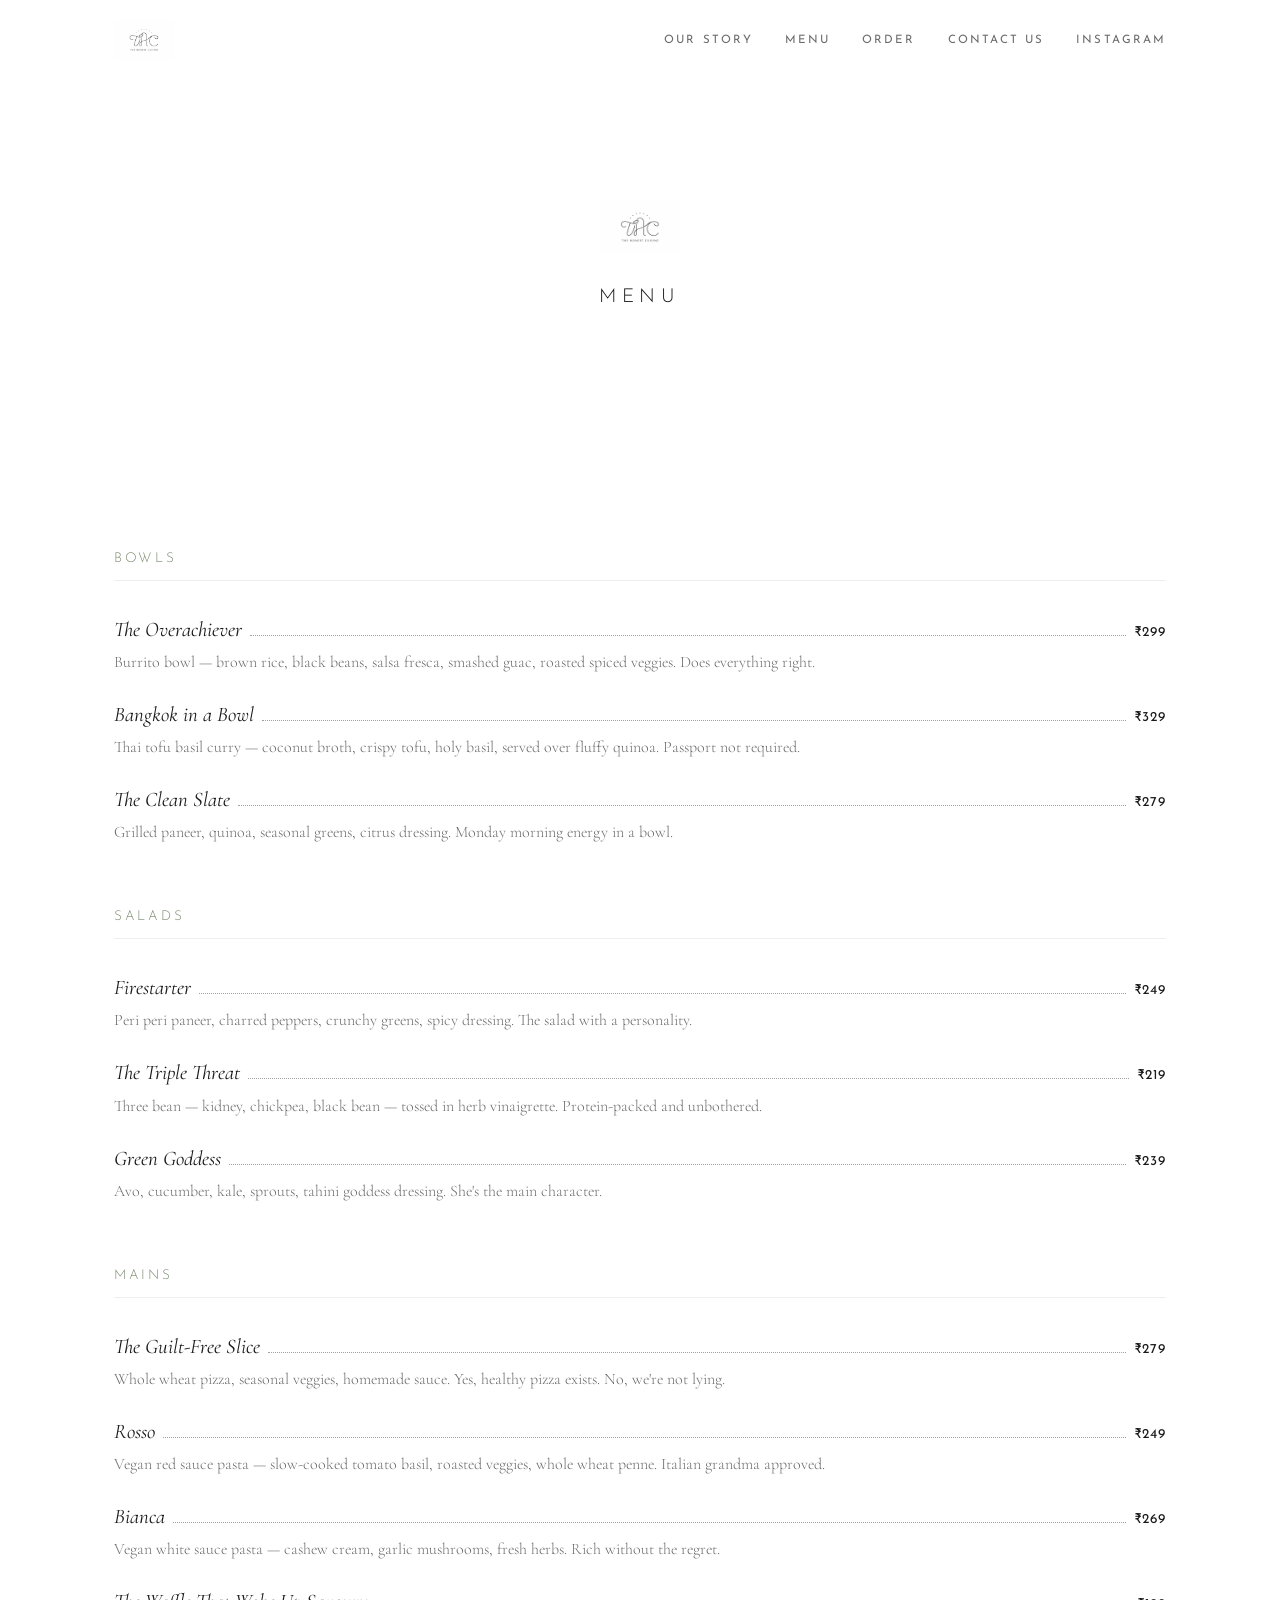
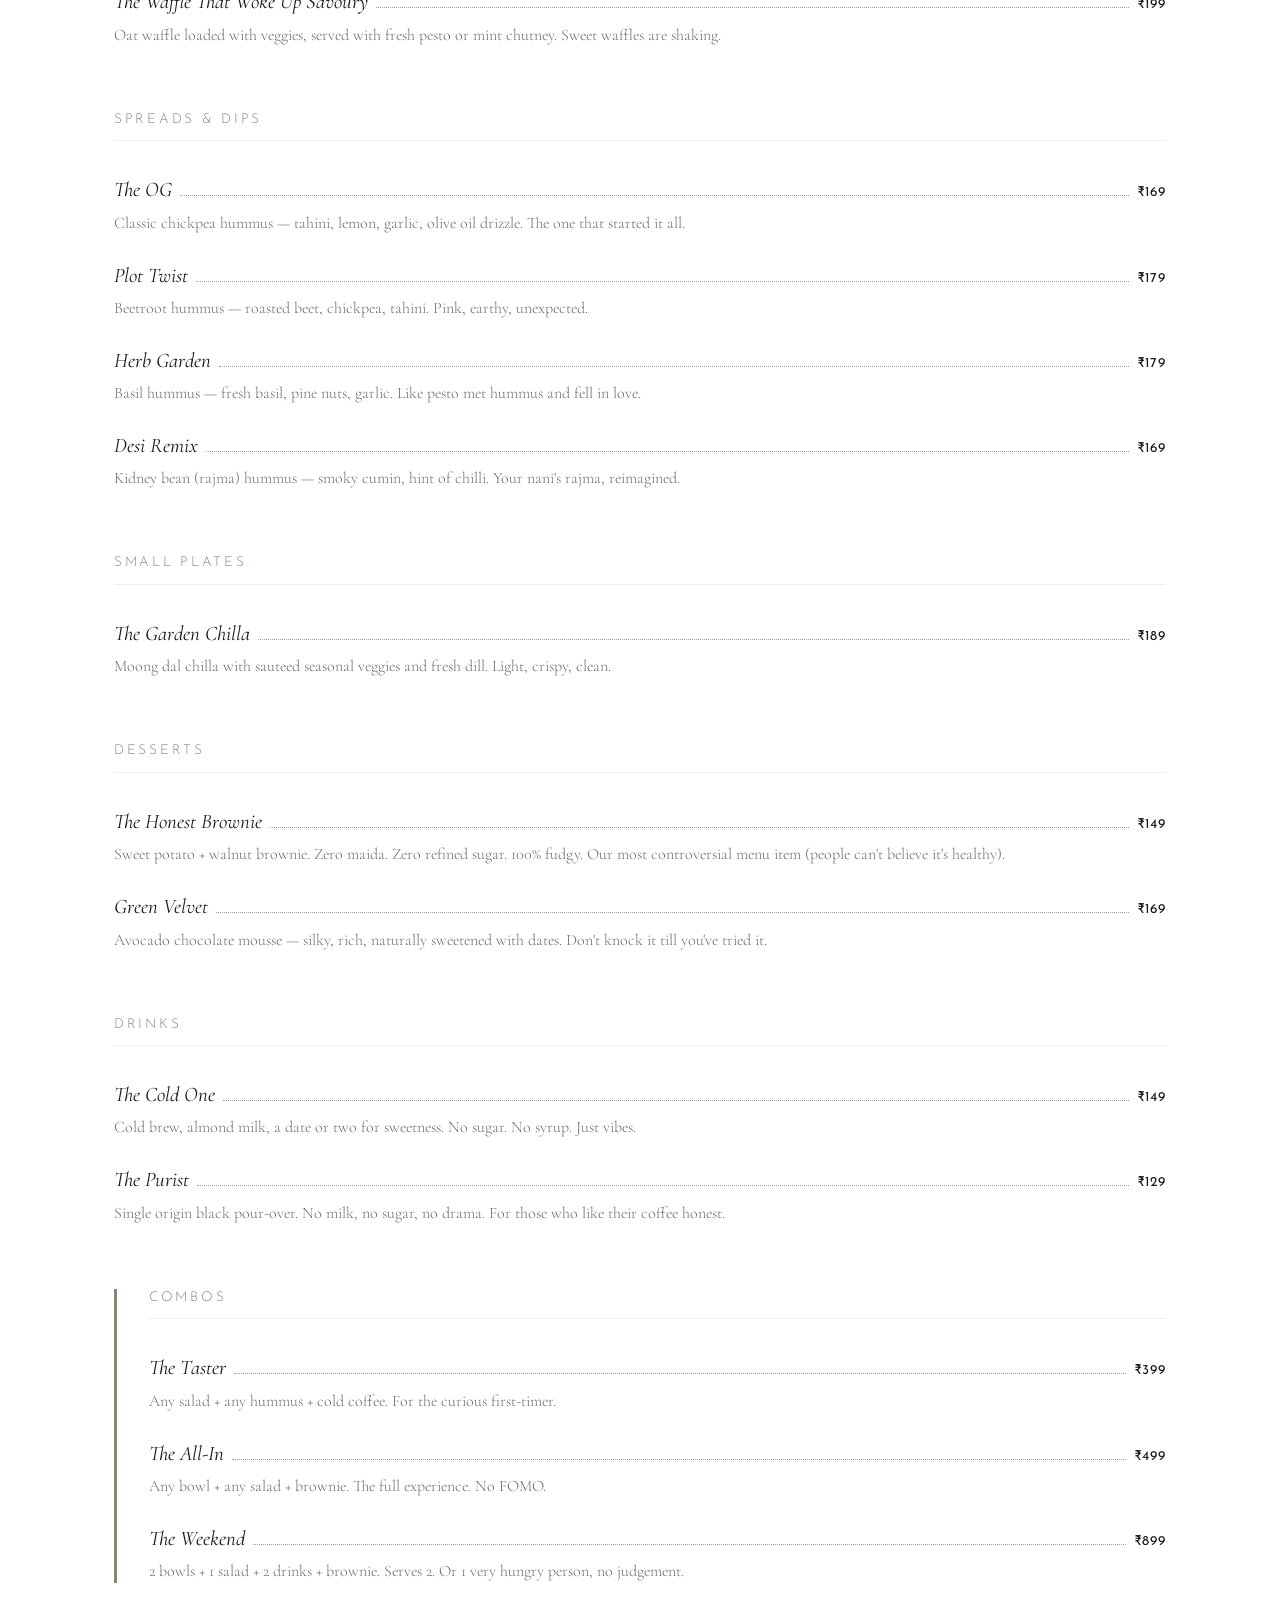
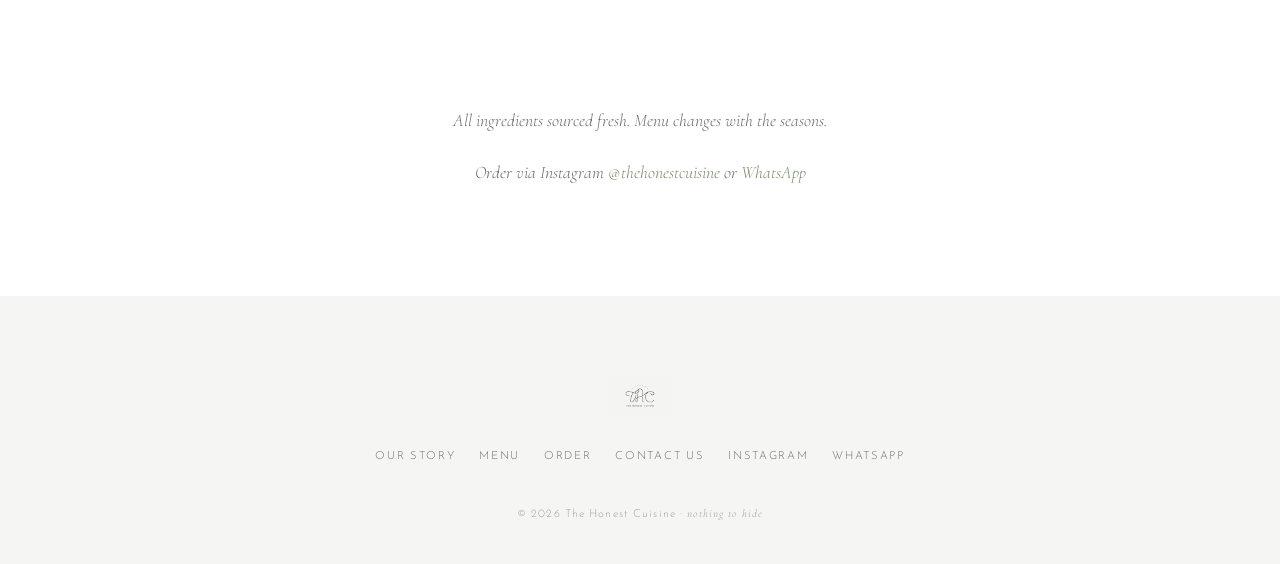
==== commit fddf0873: "Remove all emojis — cleaner, more premium Co-Authored-By: Claude Opus 4.6 (1M context) <noreply@anth" ====
--- a/menu.html
+++ b/menu.html
@@ -86,7 +86,7 @@
       const section = document.createElement('div');
       section.className = 'menu-category' + (isCombo ? ' menu-category--combos' : '');
 
-      let html = `<h2 class="menu-category__title">${category.emoji ? category.emoji + ' ' : ''}${category.category}</h2>`;
+      let html = `<h2 class="menu-category__title">${category.category}</h2>`;
 
       category.items.forEach(item => {
         html += `
